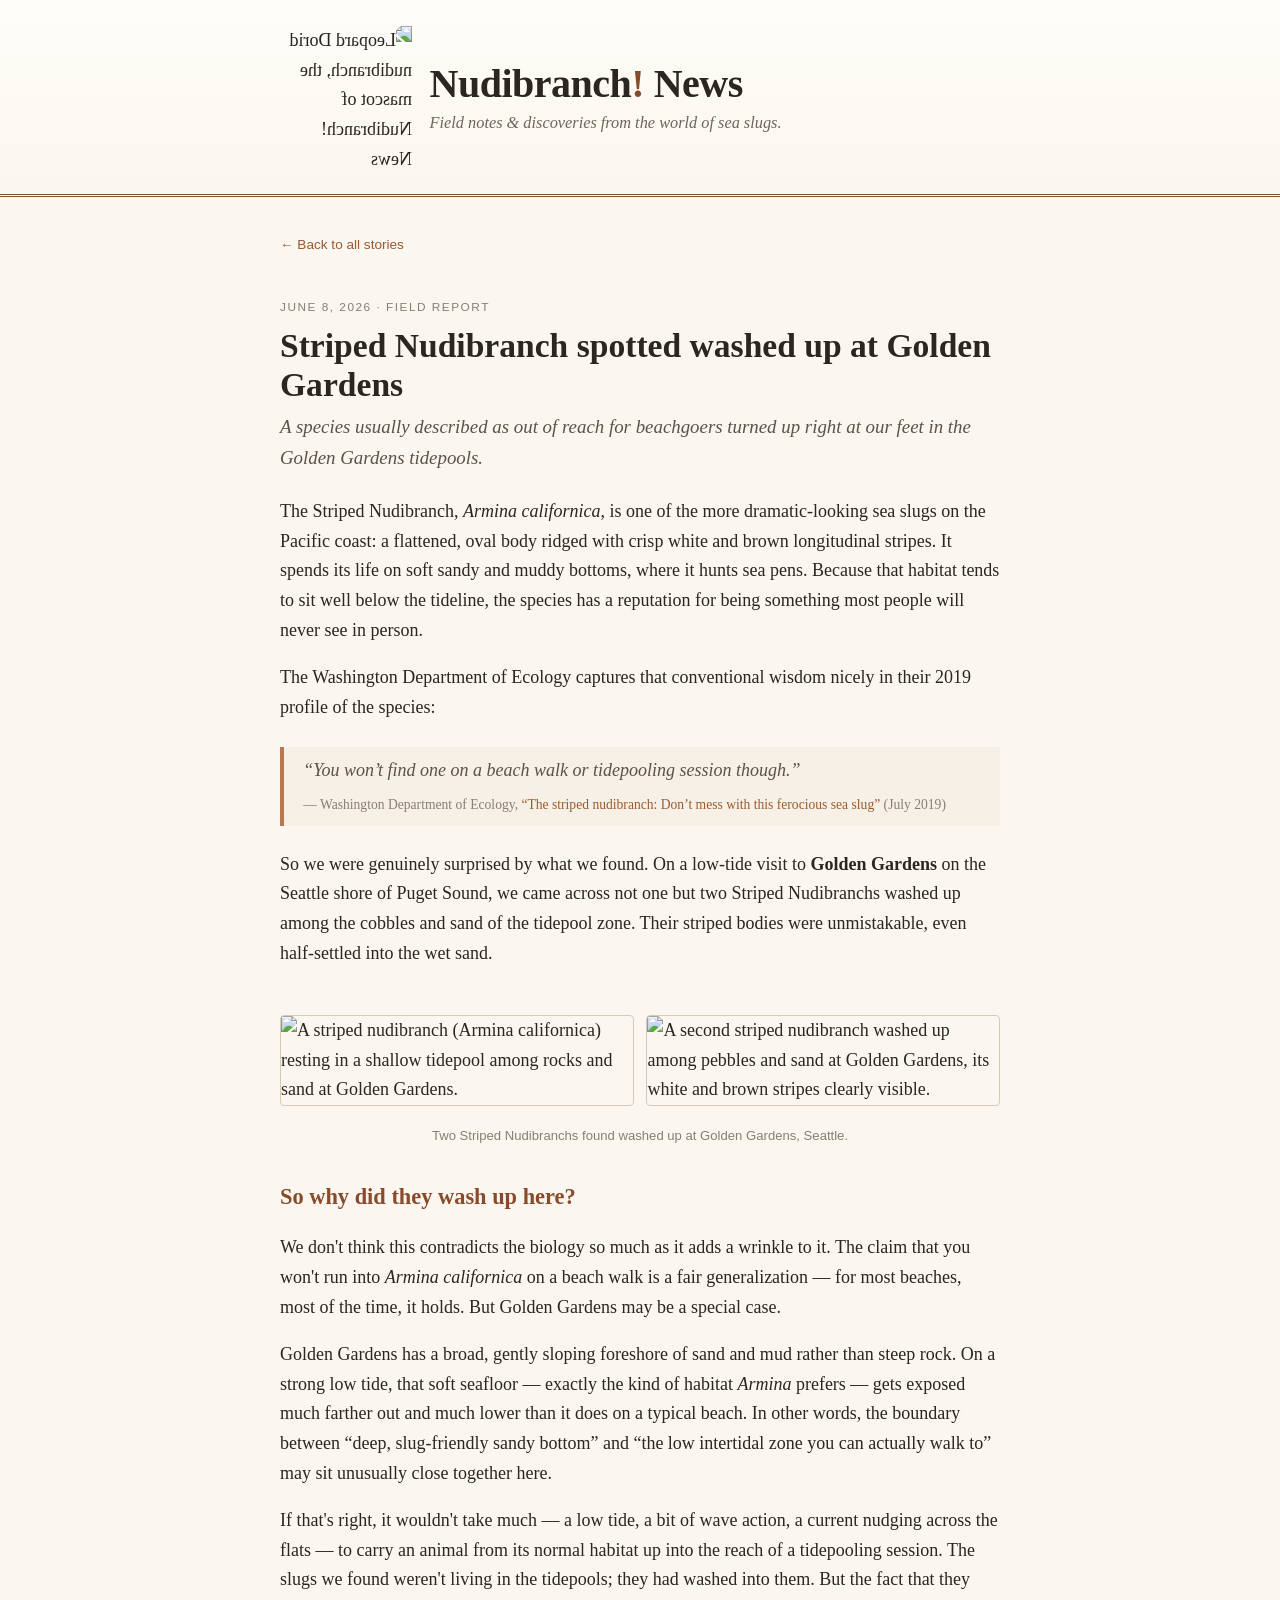
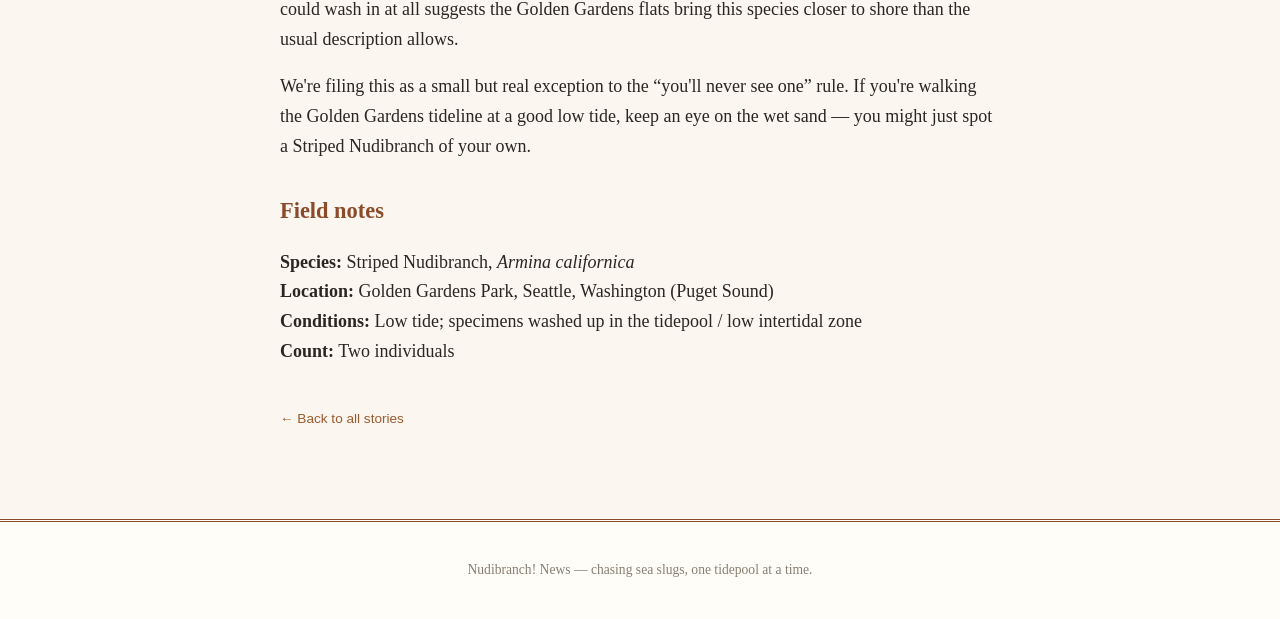
==== articles/striped-nudibranch-golden-gardens.html @ b728db43 "Add Nudibranch! News GitHub Pages site with first article - Static GitHub Pages site with Leopard Do" ====
<!DOCTYPE html>
<html lang="en">
<head>
  <meta charset="UTF-8">
  <meta name="viewport" content="width=device-width, initial-scale=1.0">
  <title>Striped Nudibranch spotted washed up at Golden Gardens &mdash; Nudibranch! News</title>
  <meta name="description" content="The Striped Nudibranch (Armina californica), usually a deep-water species, was found stranded in the tidepools at Golden Gardens.">
  <link rel="stylesheet" href="../styles.css">
  <link rel="icon" type="image/png" href="../images/leopard-dorid-logo.png">
</head>
<body>
  <header class="masthead">
    <div class="masthead-inner">
      <img class="logo" src="../images/leopard-dorid-logo.png" alt="Leopard Dorid nudibranch, the mascot of Nudibranch! News">
      <div class="masthead-text">
        <h1 class="site-title"><a href="../index.html">Nudibranch<span class="bang">!</span> News</a></h1>
        <p class="tagline">Field notes &amp; discoveries from the world of sea slugs.</p>
      </div>
    </div>
  </header>

  <main class="wrap">
    <a class="back-link" href="../index.html">&larr; Back to all stories</a>

    <article>
      <div class="article-header">
        <p class="dateline">June 8, 2026 &middot; Field Report</p>
        <h1>Striped Nudibranch spotted washed up at Golden Gardens</h1>
        <p class="standfirst">
          A species usually described as out of reach for beachgoers turned up right
          at our feet in the Golden Gardens tidepools.
        </p>
      </div>

      <p>
        The Striped Nudibranch, <em>Armina californica</em>, is one of the more dramatic-looking
        sea slugs on the Pacific coast: a flattened, oval body ridged with crisp white and
        brown longitudinal stripes. It spends its life on soft sandy and muddy bottoms, where
        it hunts sea pens. Because that habitat tends to sit well below the tideline, the species
        has a reputation for being something most people will never see in person.
      </p>

      <p>
        The Washington Department of Ecology captures that conventional wisdom nicely in their
        2019 profile of the species:
      </p>

      <blockquote>
        &ldquo;You won&rsquo;t find one on a beach walk or tidepooling session though.&rdquo;
        <cite>&mdash; Washington Department of Ecology, <a href="https://ecology.wa.gov/blog/july-2019/the-striped-nudibranch-don-t-mess-with-this-feroci" target="_blank" rel="noopener">&ldquo;The striped nudibranch: Don&rsquo;t mess with this ferocious sea slug&rdquo;</a> (July 2019)</cite>
      </blockquote>

      <p>
        So we were genuinely surprised by what we found. On a low-tide visit to
        <strong>Golden Gardens</strong> on the Seattle shore of Puget Sound, we came across not one
        but two Striped Nudibranchs washed up among the cobbles and sand of the tidepool zone.
        Their striped bodies were unmistakable, even half-settled into the wet sand.
      </p>

      <div class="photo-grid">
        <figure>
          <img src="../images/armina-golden-gardens-1.jpg" alt="A striped nudibranch (Armina californica) resting in a shallow tidepool among rocks and sand at Golden Gardens.">
        </figure>
        <figure>
          <img src="../images/armina-golden-gardens-2.jpg" alt="A second striped nudibranch washed up among pebbles and sand at Golden Gardens, its white and brown stripes clearly visible.">
        </figure>
      </div>
      <p style="text-align:center; font-family:-apple-system,BlinkMacSystemFont,'Segoe UI',sans-serif; font-size:0.82rem; color:#897e70; margin-top:-0.6rem;">
        Two Striped Nudibranchs found washed up at Golden Gardens, Seattle.
      </p>

      <h2>So why did they wash up here?</h2>

      <p>
        We don't think this contradicts the biology so much as it adds a wrinkle to it. The claim
        that you won't run into <em>Armina californica</em> on a beach walk is a fair generalization &mdash;
        for most beaches, most of the time, it holds. But Golden Gardens may be a special case.
      </p>

      <p>
        Golden Gardens has a broad, gently sloping foreshore of sand and mud rather than steep
        rock. On a strong low tide, that soft seafloor &mdash; exactly the kind of habitat
        <em>Armina</em> prefers &mdash; gets exposed much farther out and much lower than it does on
        a typical beach. In other words, the boundary between &ldquo;deep, slug-friendly sandy
        bottom&rdquo; and &ldquo;the low intertidal zone you can actually walk to&rdquo; may sit unusually
        close together here.
      </p>

      <p>
        If that's right, it wouldn't take much &mdash; a low tide, a bit of wave action, a current
        nudging across the flats &mdash; to carry an animal from its normal habitat up into the
        reach of a tidepooling session. The slugs we found weren't living in the tidepools; they
        had washed into them. But the fact that they could wash in at all suggests the
        Golden Gardens flats bring this species closer to shore than the usual description allows.
      </p>

      <p>
        We're filing this as a small but real exception to the &ldquo;you'll never see one&rdquo; rule.
        If you're walking the Golden Gardens tideline at a good low tide, keep an eye on the wet
        sand &mdash; you might just spot a Striped Nudibranch of your own.
      </p>

      <h2>Field notes</h2>
      <p>
        <strong>Species:</strong> Striped Nudibranch, <em>Armina californica</em><br>
        <strong>Location:</strong> Golden Gardens Park, Seattle, Washington (Puget Sound)<br>
        <strong>Conditions:</strong> Low tide; specimens washed up in the tidepool / low intertidal zone<br>
        <strong>Count:</strong> Two individuals
      </p>
    </article>

    <a class="back-link" href="../index.html" style="margin-top:1.5rem;">&larr; Back to all stories</a>
  </main>

  <footer class="site-footer">
    <div class="wrap">
      <p>Nudibranch! News &mdash; chasing sea slugs, one tidepool at a time.</p>
    </div>
  </footer>
</body>
</html>
---- styles.css ----
:root {
  --ink: #2b2622;
  --paper: #fbf7f0;
  --rust: #8a4b2a;
  --rust-soft: #b9784f;
  --sand: #e8dcc6;
  --line: #d8cab0;
  --link: #9c5a2e;
  --max: 760px;
}

* {
  box-sizing: border-box;
}

html {
  scroll-behavior: smooth;
}

body {
  margin: 0;
  background: var(--paper);
  color: var(--ink);
  font-family: Georgia, "Iowan Old Style", "Palatino Linotype", serif;
  line-height: 1.65;
  font-size: 18px;
}

a {
  color: var(--link);
  text-decoration: none;
}

a:hover {
  text-decoration: underline;
}

/* ---------- Header / masthead ---------- */
.masthead {
  border-bottom: 3px double var(--rust);
  background: linear-gradient(180deg, #fffdf8, var(--paper));
}

.masthead-inner {
  max-width: var(--max);
  margin: 0 auto;
  padding: 1.6rem 1.25rem 1.25rem;
  display: flex;
  align-items: center;
  gap: 1.1rem;
  flex-wrap: wrap;
}

.logo {
  width: 132px;
  height: auto;
  flex: 0 0 auto;
  transform: scaleX(-1);
}

.masthead-text {
  flex: 1 1 240px;
  min-width: 220px;
}

.site-title {
  margin: 0;
  font-size: 2.5rem;
  letter-spacing: -0.5px;
  line-height: 1.05;
}

.site-title a {
  color: var(--ink);
}

.site-title .bang {
  color: var(--rust);
}

.tagline {
  margin: 0.35rem 0 0;
  font-style: italic;
  color: #6f655a;
  font-size: 1.02rem;
}

/* ---------- Layout ---------- */
.wrap {
  max-width: var(--max);
  margin: 0 auto;
  padding: 2rem 1.25rem 4rem;
}

.section-label {
  text-transform: uppercase;
  letter-spacing: 2px;
  font-size: 0.72rem;
  font-family: -apple-system, BlinkMacSystemFont, "Segoe UI", sans-serif;
  color: var(--rust);
  border-bottom: 1px solid var(--line);
  padding-bottom: 0.4rem;
  margin-bottom: 1.5rem;
}

/* ---------- Article list ---------- */
.story {
  padding: 1.4rem 0;
  border-bottom: 1px solid var(--line);
}

.story:last-child {
  border-bottom: none;
}

.story h2 {
  margin: 0 0 0.3rem;
  font-size: 1.55rem;
  line-height: 1.2;
}

.story .dateline {
  font-family: -apple-system, BlinkMacSystemFont, "Segoe UI", sans-serif;
  font-size: 0.74rem;
  letter-spacing: 1px;
  text-transform: uppercase;
  color: #897e70;
  margin-bottom: 0.5rem;
}

.story p {
  margin: 0.5rem 0 0.7rem;
}

.read-more {
  font-family: -apple-system, BlinkMacSystemFont, "Segoe UI", sans-serif;
  font-size: 0.85rem;
  font-weight: 600;
}

/* ---------- Article page ---------- */
.article-header {
  margin-bottom: 1.5rem;
}

.article-header .dateline {
  font-family: -apple-system, BlinkMacSystemFont, "Segoe UI", sans-serif;
  font-size: 0.74rem;
  letter-spacing: 1.5px;
  text-transform: uppercase;
  color: #897e70;
  margin-bottom: 0.6rem;
}

.article-header h1 {
  font-size: 2.1rem;
  line-height: 1.15;
  margin: 0 0 0.4rem;
}

.article-header .standfirst {
  font-size: 1.18rem;
  color: #5d5247;
  font-style: italic;
  margin: 0;
}

article p {
  margin: 1.1rem 0;
}

article h2 {
  font-size: 1.4rem;
  margin: 2rem 0 0.6rem;
  color: var(--rust);
}

blockquote {
  margin: 1.5rem 0;
  padding: 0.6rem 0 0.6rem 1.2rem;
  border-left: 4px solid var(--rust-soft);
  color: #5d5247;
  font-style: italic;
  background: rgba(185, 120, 79, 0.06);
}

blockquote cite {
  display: block;
  margin-top: 0.5rem;
  font-size: 0.85rem;
  font-style: normal;
  color: #897e70;
}

figure {
  margin: 1.8rem 0;
}

figure img {
  width: 100%;
  height: auto;
  border-radius: 4px;
  border: 1px solid var(--line);
  display: block;
}

figcaption {
  font-family: -apple-system, BlinkMacSystemFont, "Segoe UI", sans-serif;
  font-size: 0.82rem;
  color: #897e70;
  margin-top: 0.5rem;
  text-align: center;
}

.photo-grid {
  display: grid;
  grid-template-columns: 1fr 1fr;
  gap: 0.8rem;
}

@media (max-width: 540px) {
  .photo-grid {
    grid-template-columns: 1fr;
  }
  .site-title {
    font-size: 2rem;
  }
}

.back-link {
  display: inline-block;
  margin-bottom: 1.5rem;
  font-family: -apple-system, BlinkMacSystemFont, "Segoe UI", sans-serif;
  font-size: 0.85rem;
}

/* ---------- Footer ---------- */
.site-footer {
  border-top: 3px double var(--rust);
  background: #fffdf8;
}

.site-footer .wrap {
  padding-top: 1.5rem;
  padding-bottom: 1.5rem;
  text-align: center;
  color: #897e70;
  font-size: 0.85rem;
}
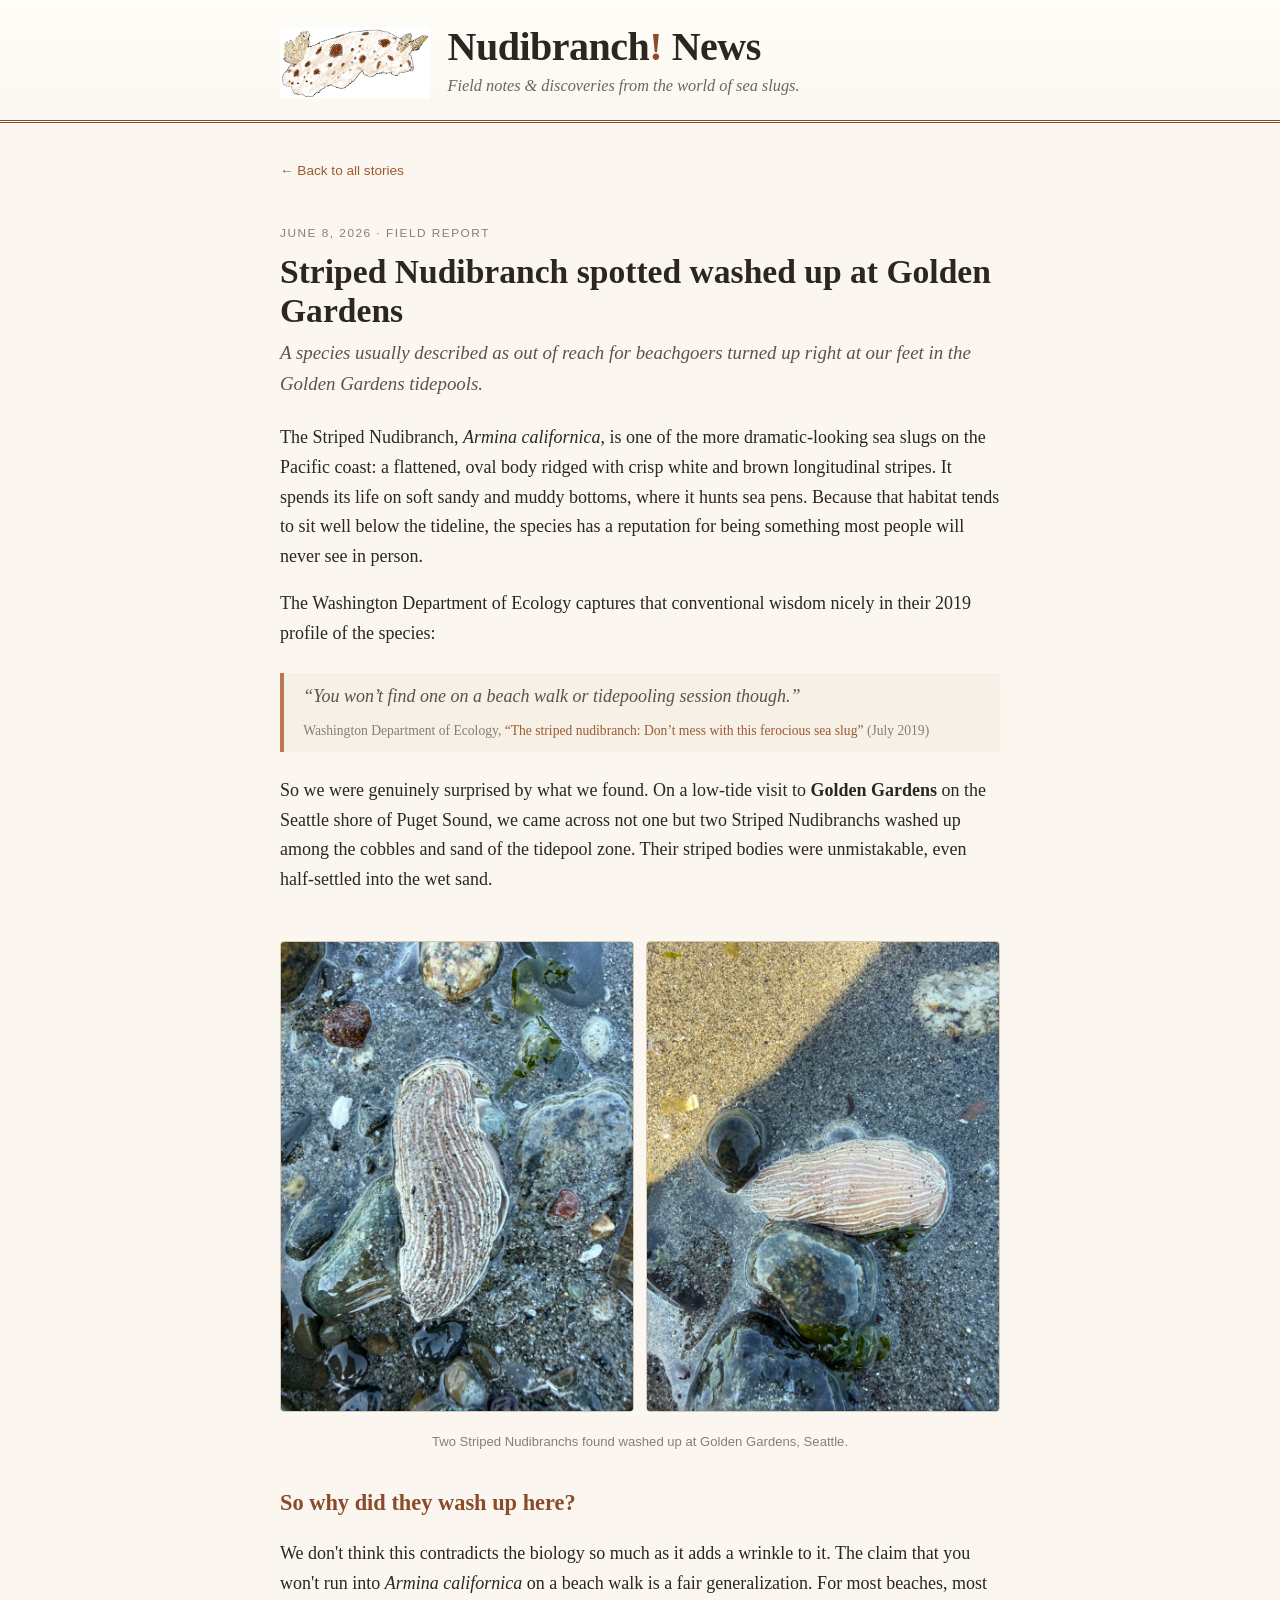
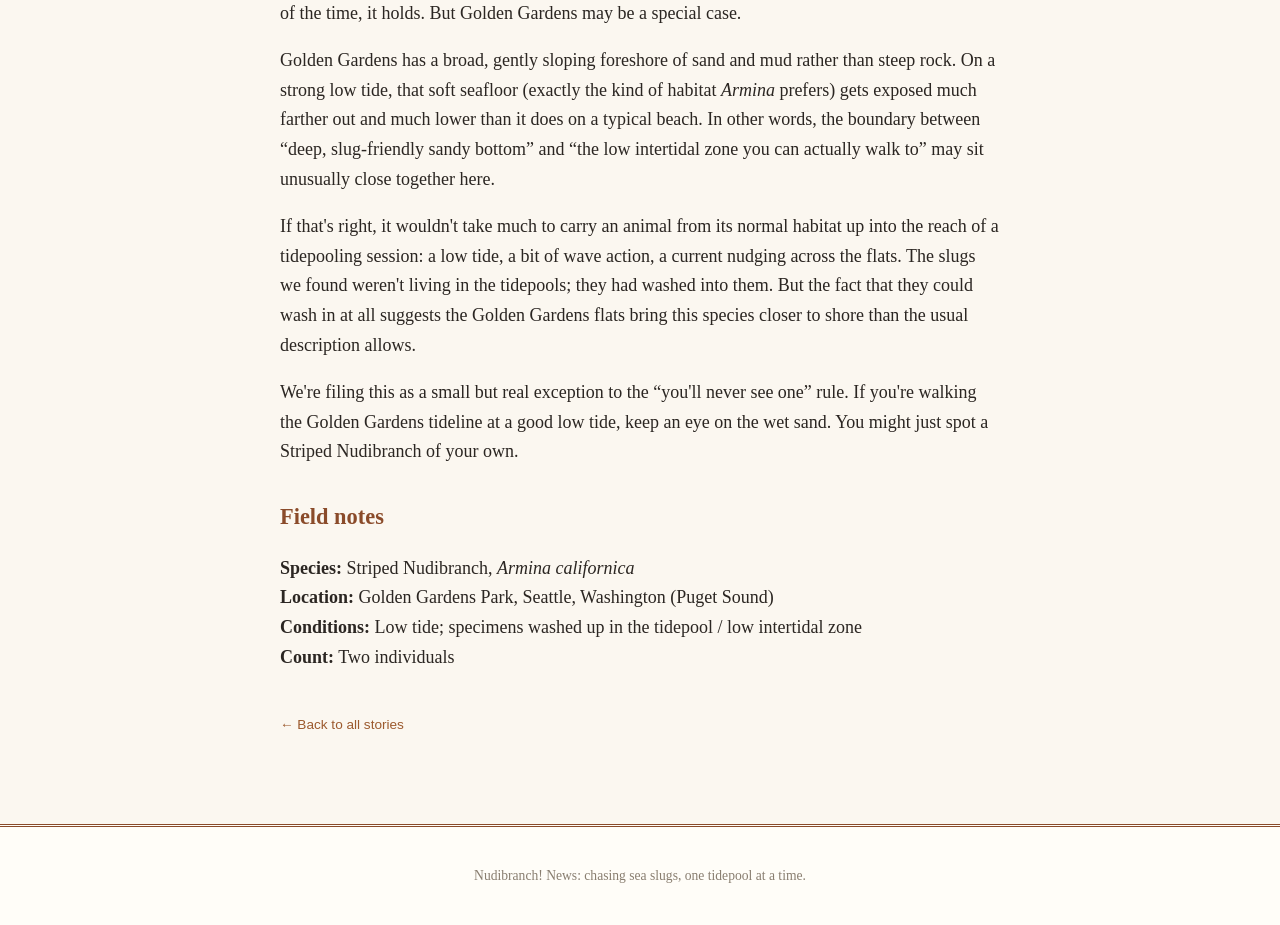
==== commit ec545d39: "Remove em dashes across the site Replace all em dashes in the article, homepage, footers, and the ar" ====
--- a/articles/striped-nudibranch-golden-gardens.html
+++ b/articles/striped-nudibranch-golden-gardens.html
@@ -3,7 +3,7 @@
 <head>
   <meta charset="UTF-8">
   <meta name="viewport" content="width=device-width, initial-scale=1.0">
-  <title>Striped Nudibranch spotted washed up at Golden Gardens &mdash; Nudibranch! News</title>
+  <title>Striped Nudibranch spotted washed up at Golden Gardens | Nudibranch! News</title>
   <meta name="description" content="The Striped Nudibranch (Armina californica), usually a deep-water species, was found stranded in the tidepools at Golden Gardens.">
   <link rel="stylesheet" href="../styles.css">
   <link rel="icon" type="image/png" href="../images/leopard-dorid-logo.png">
@@ -47,7 +47,7 @@
 
       <blockquote>
         &ldquo;You won&rsquo;t find one on a beach walk or tidepooling session though.&rdquo;
-        <cite>&mdash; Washington Department of Ecology, <a href="https://ecology.wa.gov/blog/july-2019/the-striped-nudibranch-don-t-mess-with-this-feroci" target="_blank" rel="noopener">&ldquo;The striped nudibranch: Don&rsquo;t mess with this ferocious sea slug&rdquo;</a> (July 2019)</cite>
+        <cite>Washington Department of Ecology, <a href="https://ecology.wa.gov/blog/july-2019/the-striped-nudibranch-don-t-mess-with-this-feroci" target="_blank" rel="noopener">&ldquo;The striped nudibranch: Don&rsquo;t mess with this ferocious sea slug&rdquo;</a> (July 2019)</cite>
       </blockquote>
 
       <p>
@@ -73,23 +73,23 @@
 
       <p>
         We don't think this contradicts the biology so much as it adds a wrinkle to it. The claim
-        that you won't run into <em>Armina californica</em> on a beach walk is a fair generalization &mdash;
-        for most beaches, most of the time, it holds. But Golden Gardens may be a special case.
+        that you won't run into <em>Armina californica</em> on a beach walk is a fair generalization.
+        For most beaches, most of the time, it holds. But Golden Gardens may be a special case.
       </p>
 
       <p>
         Golden Gardens has a broad, gently sloping foreshore of sand and mud rather than steep
-        rock. On a strong low tide, that soft seafloor &mdash; exactly the kind of habitat
-        <em>Armina</em> prefers &mdash; gets exposed much farther out and much lower than it does on
+        rock. On a strong low tide, that soft seafloor (exactly the kind of habitat
+        <em>Armina</em> prefers) gets exposed much farther out and much lower than it does on
         a typical beach. In other words, the boundary between &ldquo;deep, slug-friendly sandy
         bottom&rdquo; and &ldquo;the low intertidal zone you can actually walk to&rdquo; may sit unusually
         close together here.
       </p>
 
       <p>
-        If that's right, it wouldn't take much &mdash; a low tide, a bit of wave action, a current
-        nudging across the flats &mdash; to carry an animal from its normal habitat up into the
-        reach of a tidepooling session. The slugs we found weren't living in the tidepools; they
+        If that's right, it wouldn't take much to carry an animal from its normal habitat up into
+        the reach of a tidepooling session: a low tide, a bit of wave action, a current nudging
+        across the flats. The slugs we found weren't living in the tidepools; they
         had washed into them. But the fact that they could wash in at all suggests the
         Golden Gardens flats bring this species closer to shore than the usual description allows.
       </p>
@@ -97,7 +97,7 @@
       <p>
         We're filing this as a small but real exception to the &ldquo;you'll never see one&rdquo; rule.
         If you're walking the Golden Gardens tideline at a good low tide, keep an eye on the wet
-        sand &mdash; you might just spot a Striped Nudibranch of your own.
+        sand. You might just spot a Striped Nudibranch of your own.
       </p>
 
       <h2>Field notes</h2>
@@ -114,7 +114,7 @@
 
   <footer class="site-footer">
     <div class="wrap">
-      <p>Nudibranch! News &mdash; chasing sea slugs, one tidepool at a time.</p>
+      <p>Nudibranch! News: chasing sea slugs, one tidepool at a time.</p>
     </div>
   </footer>
 </body>
--- a/styles.css
+++ b/styles.css
@@ -52,10 +52,9 @@
 }
 
 .logo {
-  width: 132px;
+  width: 150px;
   height: auto;
   flex: 0 0 auto;
-  transform: scaleX(-1);
 }
 
 .masthead-text {
